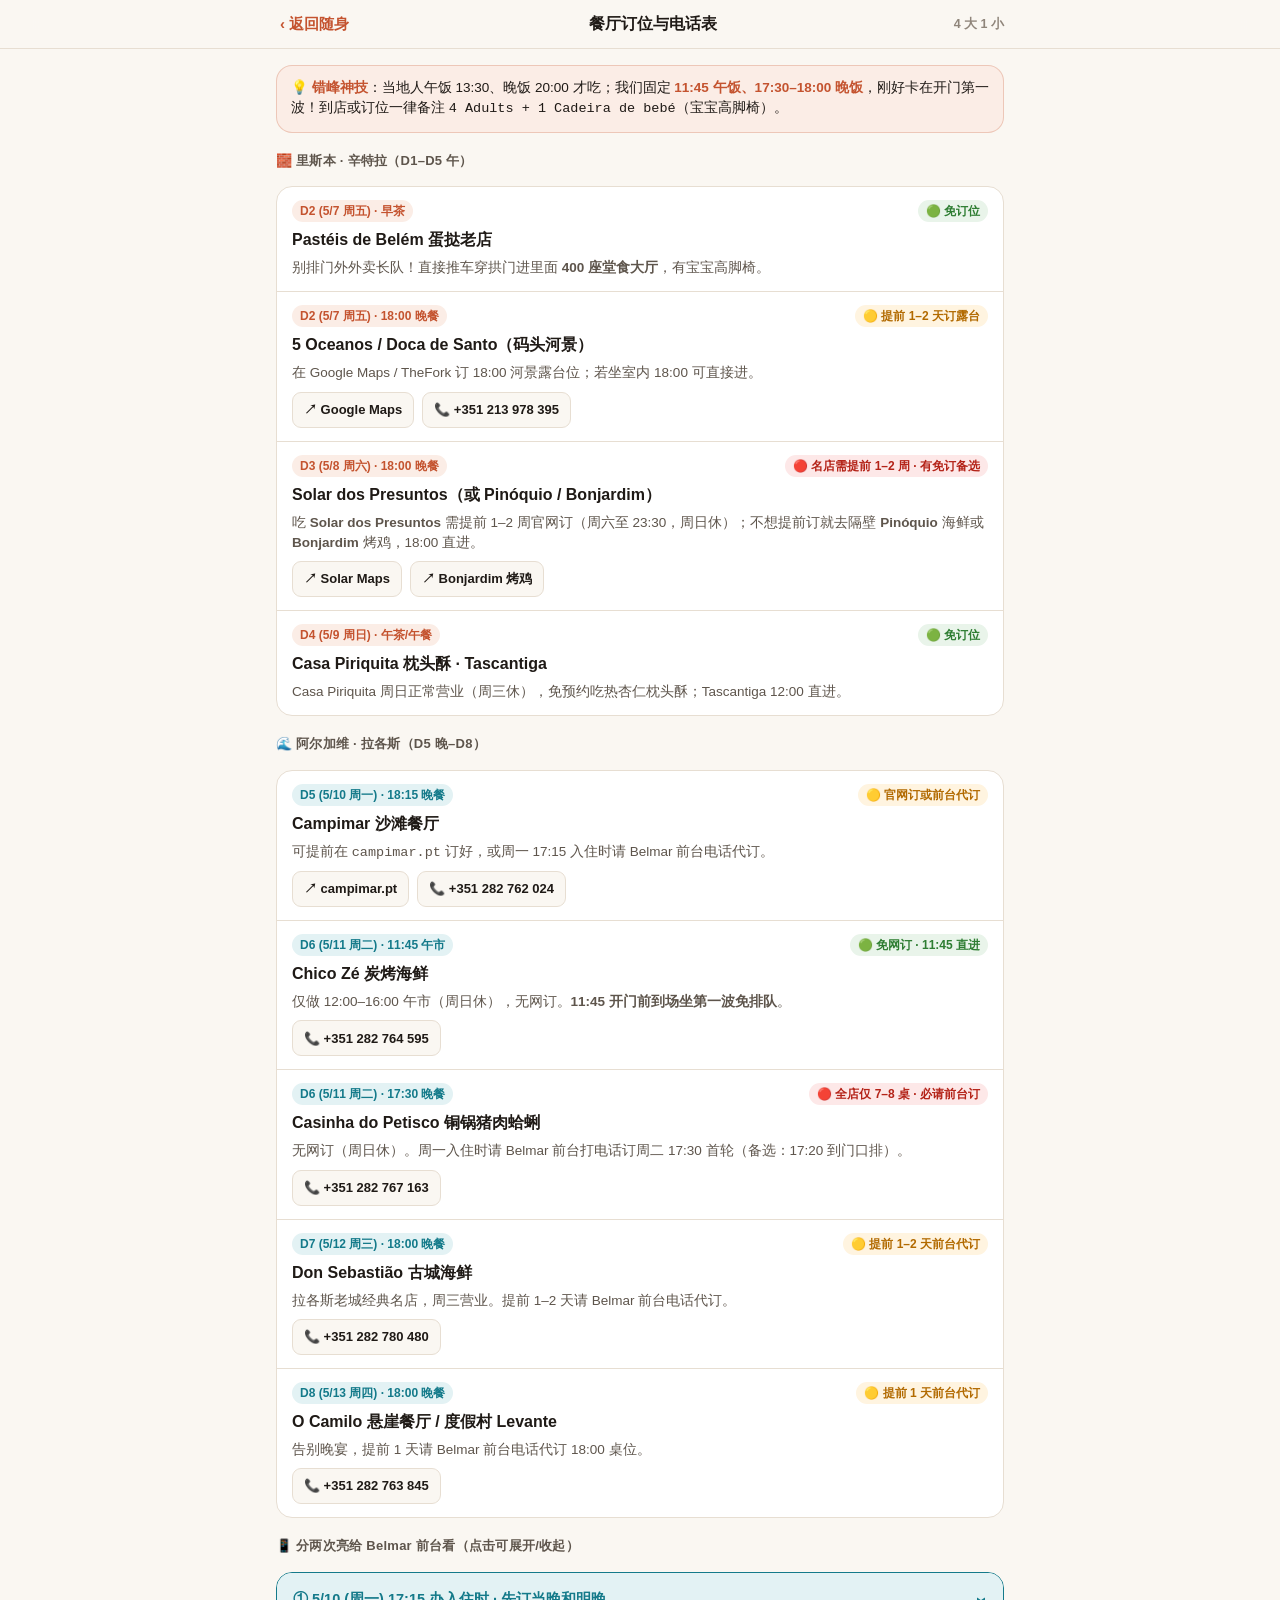
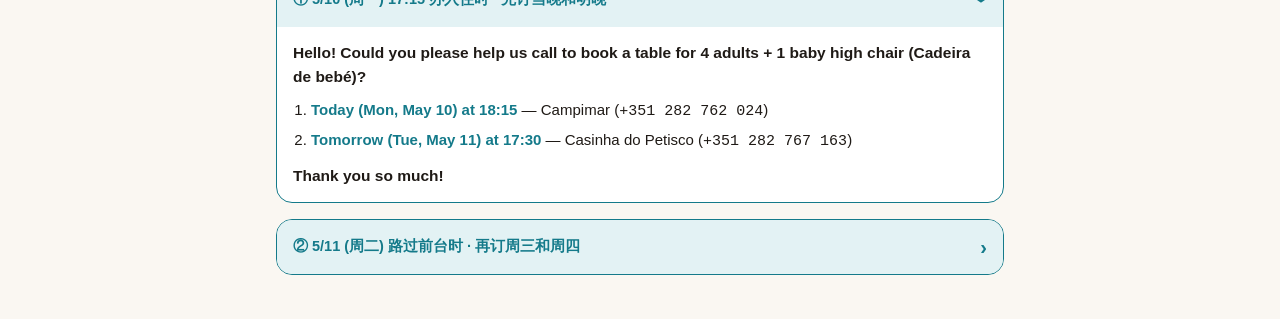
==== restaurants.html @ 0431133a "Lisbon & Algarve 8-day family itinerary and mobile guide" ====
<!DOCTYPE html>
<html lang="zh-CN">
<head>
  <meta charset="UTF-8">
  <meta name="viewport" content="width=device-width, initial-scale=1, viewport-fit=cover">
  <meta name="theme-color" content="#FAF7F2">
  <meta name="apple-mobile-web-app-capable" content="yes">
  <title>餐厅订位与吃饭指南 · 葡萄牙家庭行</title>
  <link rel="icon" type="image/svg+xml" href="icon.svg">
  <link rel="apple-touch-icon" href="icon-180.png">
  <style>
    :root {
      --bg: #FAF7F2;
      --surface: #FFFFFF;
      --line: #E7DED2;
      --ink: #1F1A16;
      --ink-2: #5E554C;
      --ink-3: #8F857A;
      --accent: #C4532F;
      --accent-soft: #FBEDE6;
      --sea: #147A8A;
      --sea-soft: #E3F2F4;
      --ok: #2E7D32;
      --ok-soft: #E9F4EA;
      --warn: #B26A00;
      --warn-soft: #FFF4E0;
      --r: 16px;
      --safe-top: env(safe-area-inset-top, 0px);
      --safe-bottom: env(safe-area-inset-bottom, 0px);
      font-family: -apple-system, BlinkMacSystemFont, "SF Pro Text", "PingFang SC", "Hiragino Sans GB", sans-serif;
    }
    *, *::before, *::after { box-sizing: border-box; margin: 0; padding: 0; -webkit-tap-highlight-color: transparent; }
    body {
      background: var(--bg);
      color: var(--ink);
      font-size: 15px;
      line-height: 1.5;
      -webkit-font-smoothing: antialiased;
      padding-bottom: calc(32px + var(--safe-bottom));
    }
    a { color: inherit; text-decoration: none; }

    .head {
      position: sticky; top: 0; z-index: 40;
      padding-top: var(--safe-top);
      background: rgba(250, 247, 242, .92);
      -webkit-backdrop-filter: blur(16px); backdrop-filter: blur(16px);
      border-bottom: .5px solid var(--line);
    }
    .topbar {
      max-width: 760px; margin: 0 auto;
      height: 48px; padding: 0 16px;
      display: flex; align-items: center; justify-content: space-between; gap: 12px;
    }
    .back {
      display: inline-flex; align-items: center; gap: 4px;
      min-height: 44px; padding: 0 4px;
      font-size: 15px; font-weight: 600; color: var(--accent);
    }
    .top-title { font-size: 16px; font-weight: 700; }
    .top-sub { font-size: 12.5px; font-weight: 600; color: var(--ink-3); }

    .wrap {
      max-width: 760px; margin: 0 auto;
      padding: 16px;
      display: flex; flex-direction: column; gap: 16px;
    }

    .tip {
      background: var(--accent-soft); border: .5px solid color-mix(in srgb, var(--accent) 25%, transparent);
      border-radius: var(--r); padding: 12px 14px;
      font-size: 13.5px; color: var(--ink);
    }
    .tip b { color: var(--accent); }

    .sec-h {
      font-size: 13px; font-weight: 700; color: var(--ink-2);
      letter-spacing: .02em; margin-top: 2px;
    }

    .tbl-card {
      background: var(--surface); border: .5px solid var(--line);
      border-radius: var(--r); overflow: hidden;
    }
    .row {
      padding: 13px 15px;
      border-bottom: .5px solid var(--line);
      display: flex; flex-direction: column; gap: 6px;
    }
    .row:last-child { border-bottom: 0; }
    .row-top {
      display: flex; align-items: center; justify-content: space-between; gap: 8px;
      flex-wrap: wrap;
    }
    .day-pill {
      font-size: 12px; font-weight: 700;
      padding: 2px 8px; border-radius: 999px;
      background: var(--accent-soft); color: var(--accent);
    }
    .day-pill.sea { background: var(--sea-soft); color: var(--sea); }
    .status {
      font-size: 12px; font-weight: 700;
      padding: 2px 8px; border-radius: 999px;
    }
    .status.ok { background: var(--ok-soft); color: var(--ok); }
    .status.warn { background: var(--warn-soft); color: var(--warn); }
    .status.must { background: #FDE8E8; color: #B42318; }

    .r-name { font-size: 16px; font-weight: 700; color: var(--ink); }
    .r-meta { font-size: 13.5px; color: var(--ink-2); }
    .r-acts { display: flex; flex-wrap: wrap; gap: 8px; margin-top: 2px; }
    .btn {
      display: inline-flex; align-items: center; gap: 5px;
      min-height: 36px; padding: 0 11px; border-radius: 9px;
      font-size: 13px; font-weight: 600;
      background: var(--bg); border: .5px solid var(--line); color: var(--ink);
    }
    .btn:active { opacity: .75; }

    /* 直接亮给 Belmar 前台看的可折叠英文卡（分两次） */
    .show-fold {
      background: #FFFFFF;
      border: 1.5px solid var(--sea);
      border-radius: var(--r);
      overflow: hidden;
    }
    .show-fold summary {
      list-style: none; min-height: 50px; padding: 12px 16px;
      display: flex; align-items: center; justify-content: space-between; gap: 8px;
      font-size: 14.5px; font-weight: 700; color: var(--sea);
      background: var(--sea-soft); cursor: pointer;
    }
    .show-fold summary::-webkit-details-marker { display: none; }
    .show-fold summary::after { content: "›"; font-size: 20px; color: var(--sea); transition: transform .15s; }
    .show-fold[open] summary::after { transform: rotate(90deg); }
    .show-body {
      padding: 14px 16px;
      display: flex; flex-direction: column; gap: 10px;
    }
    .show-en {
      font-size: 15.5px; font-weight: 600; color: var(--ink); line-height: 1.55;
    }
    .show-list {
      padding-left: 1.2em; display: flex; flex-direction: column; gap: 6px;
      font-size: 15px; color: var(--ink);
    }
    .show-list li b { color: var(--sea); }
    .show-note { font-size: 12.5px; color: var(--ink-3); }
  </style>
</head>
<body>
  <header class="head">
    <div class="topbar">
      <a class="back" href="index.html?tab=pocket">‹ 返回随身</a>
      <div class="top-title">餐厅订位与电话表</div>
      <div class="top-sub">4 大 1 小</div>
    </div>
  </header>

  <main class="wrap">
    <div class="tip">
      💡 <b>错峰神技</b>：当地人午饭 13:30、晚饭 20:00 才吃；我们固定 <b>11:45 午饭、17:30–18:00 晚饭</b>，刚好卡在开门第一波！到店或订位一律备注 <code>4 Adults + 1 Cadeira de bebé</code>（宝宝高脚椅）。
    </div>

    <div class="sec-h">🧱 里斯本 · 辛特拉（D1–D5 午）</div>
    <section class="tbl-card">
      <div class="row">
        <div class="row-top">
          <span class="day-pill">D2 (5/7 周五) · 早茶</span>
          <span class="status ok">🟢 免订位</span>
        </div>
        <div class="r-name">Pastéis de Belém 蛋挞老店</div>
        <div class="r-meta">别排门外外卖长队！直接推车穿拱门进里面 <b>400 座堂食大厅</b>，有宝宝高脚椅。</div>
      </div>

      <div class="row">
        <div class="row-top">
          <span class="day-pill">D2 (5/7 周五) · 18:00 晚餐</span>
          <span class="status warn">🟡 提前 1–2 天订露台</span>
        </div>
        <div class="r-name">5 Oceanos / Doca de Santo（码头河景）</div>
        <div class="r-meta">在 Google Maps / TheFork 订 18:00 河景露台位；若坐室内 18:00 可直接进。</div>
        <div class="r-acts">
          <a class="btn" href="https://www.google.com/maps/search/?api=1&query=5+Oceanos+Doca+de+Santo+Amaro+Lisboa" target="_blank" rel="noopener">↗ Google Maps</a>
          <a class="btn" href="tel:+351213978395">📞 +351 213 978 395</a>
        </div>
      </div>

      <div class="row">
        <div class="row-top">
          <span class="day-pill">D3 (5/8 周六) · 18:00 晚餐</span>
          <span class="status must">🔴 名店需提前 1–2 周 · 有免订备选</span>
        </div>
        <div class="r-name">Solar dos Presuntos（或 Pinóquio / Bonjardim）</div>
        <div class="r-meta">吃 <b>Solar dos Presuntos</b> 需提前 1–2 周官网订（周六至 23:30，周日休）；不想提前订就去隔壁 <b>Pinóquio</b> 海鲜或 <b>Bonjardim</b> 烤鸡，18:00 直进。</div>
        <div class="r-acts">
          <a class="btn" href="https://www.google.com/maps/search/?api=1&query=Solar+dos+Presuntos+Lisboa" target="_blank" rel="noopener">↗ Solar Maps</a>
          <a class="btn" href="https://www.google.com/maps/search/?api=1&query=Restaurante+Bonjardim+Lisboa" target="_blank" rel="noopener">↗ Bonjardim 烤鸡</a>
        </div>
      </div>

      <div class="row">
        <div class="row-top">
          <span class="day-pill">D4 (5/9 周日) · 午茶/午餐</span>
          <span class="status ok">🟢 免订位</span>
        </div>
        <div class="r-name">Casa Piriquita 枕头酥 · Tascantiga</div>
        <div class="r-meta">Casa Piriquita 周日正常营业（周三休），免预约吃热杏仁枕头酥；Tascantiga 12:00 直进。</div>
      </div>
    </section>

    <div class="sec-h">🌊 阿尔加维 · 拉各斯（D5 晚–D8）</div>
    <section class="tbl-card">
      <div class="row">
        <div class="row-top">
          <span class="day-pill sea">D5 (5/10 周一) · 18:15 晚餐</span>
          <span class="status warn">🟡 官网订或前台代订</span>
        </div>
        <div class="r-name">Campimar 沙滩餐厅</div>
        <div class="r-meta">可提前在 <code>campimar.pt</code> 订好，或周一 17:15 入住时请 Belmar 前台电话代订。</div>
        <div class="r-acts">
          <a class="btn" href="https://campimar.pt" target="_blank" rel="noopener">↗ campimar.pt</a>
          <a class="btn" href="tel:+351282762024">📞 +351 282 762 024</a>
        </div>
      </div>

      <div class="row">
        <div class="row-top">
          <span class="day-pill sea">D6 (5/11 周二) · 11:45 午市</span>
          <span class="status ok">🟢 免网订 · 11:45 直进</span>
        </div>
        <div class="r-name">Chico Zé 炭烤海鲜</div>
        <div class="r-meta">仅做 12:00–16:00 午市（周日休），无网订。<b>11:45 开门前到场坐第一波免排队</b>。</div>
        <div class="r-acts">
          <a class="btn" href="tel:+351282764595">📞 +351 282 764 595</a>
        </div>
      </div>

      <div class="row">
        <div class="row-top">
          <span class="day-pill sea">D6 (5/11 周二) · 17:30 晚餐</span>
          <span class="status must">🔴 全店仅 7–8 桌 · 必请前台订</span>
        </div>
        <div class="r-name">Casinha do Petisco 铜锅猪肉蛤蜊</div>
        <div class="r-meta">无网订（周日休）。周一入住时请 Belmar 前台打电话订周二 17:30 首轮（备选：17:20 到门口排）。</div>
        <div class="r-acts">
          <a class="btn" href="tel:+351282767163">📞 +351 282 767 163</a>
        </div>
      </div>

      <div class="row">
        <div class="row-top">
          <span class="day-pill sea">D7 (5/12 周三) · 18:00 晚餐</span>
          <span class="status warn">🟡 提前 1–2 天前台代订</span>
        </div>
        <div class="r-name">Don Sebastião 古城海鲜</div>
        <div class="r-meta">拉各斯老城经典名店，周三营业。提前 1–2 天请 Belmar 前台电话代订。</div>
        <div class="r-acts">
          <a class="btn" href="tel:+351282780480">📞 +351 282 780 480</a>
        </div>
      </div>

      <div class="row">
        <div class="row-top">
          <span class="day-pill sea">D8 (5/13 周四) · 18:00 晚餐</span>
          <span class="status warn">🟡 提前 1 天前台代订</span>
        </div>
        <div class="r-name">O Camilo 悬崖餐厅 / 度假村 Levante</div>
        <div class="r-meta">告别晚宴，提前 1 天请 Belmar 前台电话代订 18:00 桌位。</div>
        <div class="r-acts">
          <a class="btn" href="tel:+351282763845">📞 +351 282 763 845</a>
        </div>
      </div>
    </section>

    <div class="sec-h" id="belmar-show">📱 分两次亮给 Belmar 前台看（点击可展开/收起）</div>
    <details class="show-fold" open>
      <summary>① 5/10 (周一) 17:15 办入住时 · 先订当晚和明晚</summary>
      <div class="show-body">
        <p class="show-en">Hello! Could you please help us call to book a table for <b>4 adults + 1 baby high chair (Cadeira de bebé)</b>?</p>
        <ol class="show-list">
          <li><b>Today (Mon, May 10) at 18:15</b> — Campimar (<code>+351 282 762 024</code>)</li>
          <li><b>Tomorrow (Tue, May 11) at 17:30</b> — Casinha do Petisco (<code>+351 282 767 163</code>)</li>
        </ol>
        <p class="show-en">Thank you so much!</p>
      </div>
    </details>

    <details class="show-fold">
      <summary>② 5/11 (周二) 路过前台时 · 再订周三和周四</summary>
      <div class="show-body">
        <p class="show-en">Hello! Could you please help us call to book a table for <b>4 adults + 1 baby high chair (Cadeira de bebé)</b>?</p>
        <ol class="show-list">
          <li><b>Tomorrow (Wed, May 12) at 18:00</b> — Don Sebastião (<code>+351 282 780 480</code>)</li>
          <li><b>Thu, May 13 at 18:00</b> — O Camilo (<code>+351 282 763 845</code>)</li>
        </ol>
        <p class="show-en">Thank you so much!</p>
        <p class="show-note">💡 周二白天出海回来或出门前顺口找前台订就行，提前 1–2 天很充裕。</p>
      </div>
    </details>
  </main>

  <script>
    (function () {
      const from = new URLSearchParams(location.search).get('from');
      const back = document.querySelector('.back');
      if (back && from) {
        if (from === 'pocket') { back.href = 'index.html?tab=pocket'; back.textContent = '‹ 返回随身'; }
        else if (from === 'trip') { back.href = 'index.html?tab=trip'; back.textContent = '‹ 返回全程'; }
        else if (from.startsWith('day-')) {
          const d = from.slice(4);
          back.href = `index.html?day=${encodeURIComponent(d)}`;
          back.textContent = `‹ 返回 D${d}`;
        }
      }
    })();
  </script>
</body>
</html>
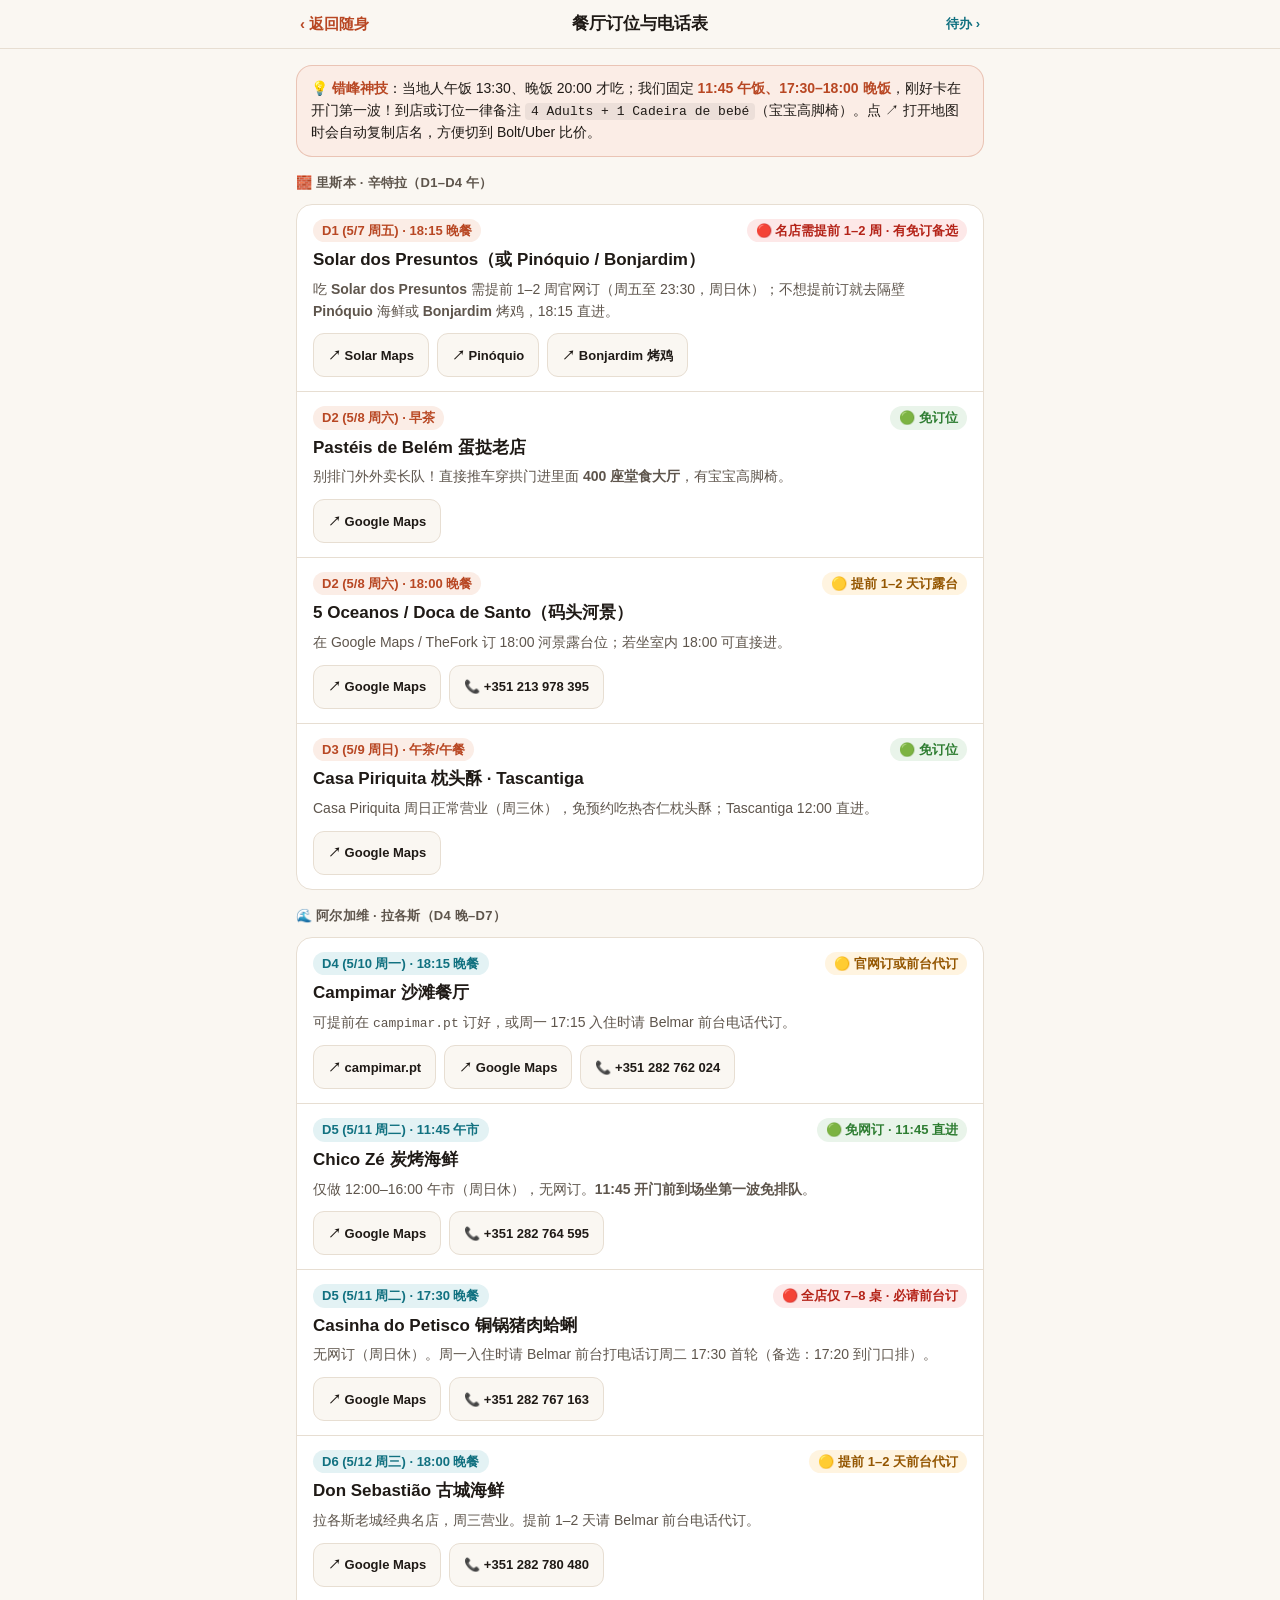
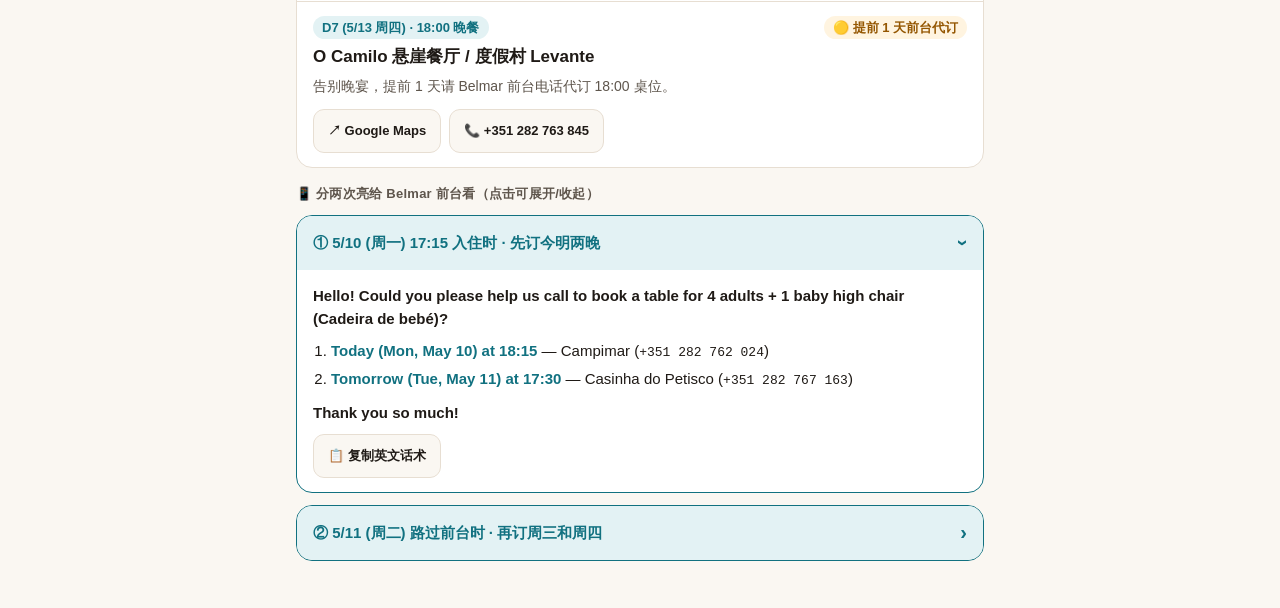
==== commit 4a175024: "polish: audit iPhone 16 Pro mobile view, touch UX, DRY subpages, and D1-D8 consistency" ====
--- a/restaurants.html
+++ b/restaurants.html
@@ -5,315 +5,159 @@
   <meta name="viewport" content="width=device-width, initial-scale=1, viewport-fit=cover">
   <meta name="theme-color" content="#FAF7F2">
   <meta name="apple-mobile-web-app-capable" content="yes">
+  <meta name="mobile-web-app-capable" content="yes">
+  <meta name="apple-mobile-web-app-status-bar-style" content="black-translucent">
+  <meta name="apple-mobile-web-app-title" content="葡萄牙">
   <title>餐厅订位与吃饭指南 · 葡萄牙家庭行</title>
+  <link rel="manifest" href="manifest.webmanifest">
   <link rel="icon" type="image/svg+xml" href="icon.svg">
   <link rel="apple-touch-icon" href="icon-180.png">
-  <style>
-    :root {
-      --bg: #FAF7F2;
-      --surface: #FFFFFF;
-      --line: #E7DED2;
-      --ink: #1F1A16;
-      --ink-2: #5E554C;
-      --ink-3: #8F857A;
-      --accent: #C4532F;
-      --accent-soft: #FBEDE6;
-      --sea: #147A8A;
-      --sea-soft: #E3F2F4;
-      --ok: #2E7D32;
-      --ok-soft: #E9F4EA;
-      --warn: #B26A00;
-      --warn-soft: #FFF4E0;
-      --r: 16px;
-      --safe-top: env(safe-area-inset-top, 0px);
-      --safe-bottom: env(safe-area-inset-bottom, 0px);
-      font-family: -apple-system, BlinkMacSystemFont, "SF Pro Text", "PingFang SC", "Hiragino Sans GB", sans-serif;
-    }
-    *, *::before, *::after { box-sizing: border-box; margin: 0; padding: 0; -webkit-tap-highlight-color: transparent; }
-    body {
-      background: var(--bg);
-      color: var(--ink);
-      font-size: 15px;
-      line-height: 1.5;
-      -webkit-font-smoothing: antialiased;
-      padding-bottom: calc(32px + var(--safe-bottom));
-    }
-    a { color: inherit; text-decoration: none; }
-
-    .head {
-      position: sticky; top: 0; z-index: 40;
-      padding-top: var(--safe-top);
-      background: rgba(250, 247, 242, .92);
-      -webkit-backdrop-filter: blur(16px); backdrop-filter: blur(16px);
-      border-bottom: .5px solid var(--line);
-    }
-    .topbar {
-      max-width: 760px; margin: 0 auto;
-      height: 48px; padding: 0 16px;
-      display: flex; align-items: center; justify-content: space-between; gap: 12px;
-    }
-    .back {
-      display: inline-flex; align-items: center; gap: 4px;
-      min-height: 44px; padding: 0 4px;
-      font-size: 15px; font-weight: 600; color: var(--accent);
-    }
-    .top-title { font-size: 16px; font-weight: 700; }
-    .top-sub { font-size: 12.5px; font-weight: 600; color: var(--ink-3); }
-
-    .wrap {
-      max-width: 760px; margin: 0 auto;
-      padding: 16px;
-      display: flex; flex-direction: column; gap: 16px;
-    }
-
-    .tip {
-      background: var(--accent-soft); border: .5px solid color-mix(in srgb, var(--accent) 25%, transparent);
-      border-radius: var(--r); padding: 12px 14px;
-      font-size: 13.5px; color: var(--ink);
-    }
-    .tip b { color: var(--accent); }
-
-    .sec-h {
-      font-size: 13px; font-weight: 700; color: var(--ink-2);
-      letter-spacing: .02em; margin-top: 2px;
-    }
-
-    .tbl-card {
-      background: var(--surface); border: .5px solid var(--line);
-      border-radius: var(--r); overflow: hidden;
-    }
-    .row {
-      padding: 13px 15px;
-      border-bottom: .5px solid var(--line);
-      display: flex; flex-direction: column; gap: 6px;
-    }
-    .row:last-child { border-bottom: 0; }
-    .row-top {
-      display: flex; align-items: center; justify-content: space-between; gap: 8px;
-      flex-wrap: wrap;
-    }
-    .day-pill {
-      font-size: 12px; font-weight: 700;
-      padding: 2px 8px; border-radius: 999px;
-      background: var(--accent-soft); color: var(--accent);
-    }
-    .day-pill.sea { background: var(--sea-soft); color: var(--sea); }
-    .status {
-      font-size: 12px; font-weight: 700;
-      padding: 2px 8px; border-radius: 999px;
-    }
-    .status.ok { background: var(--ok-soft); color: var(--ok); }
-    .status.warn { background: var(--warn-soft); color: var(--warn); }
-    .status.must { background: #FDE8E8; color: #B42318; }
-
-    .r-name { font-size: 16px; font-weight: 700; color: var(--ink); }
-    .r-meta { font-size: 13.5px; color: var(--ink-2); }
-    .r-acts { display: flex; flex-wrap: wrap; gap: 8px; margin-top: 2px; }
-    .btn {
-      display: inline-flex; align-items: center; gap: 5px;
-      min-height: 36px; padding: 0 11px; border-radius: 9px;
-      font-size: 13px; font-weight: 600;
-      background: var(--bg); border: .5px solid var(--line); color: var(--ink);
-    }
-    .btn:active { opacity: .75; }
-
-    /* 直接亮给 Belmar 前台看的可折叠英文卡（分两次） */
-    .show-fold {
-      background: #FFFFFF;
-      border: 1.5px solid var(--sea);
-      border-radius: var(--r);
-      overflow: hidden;
-    }
-    .show-fold summary {
-      list-style: none; min-height: 50px; padding: 12px 16px;
-      display: flex; align-items: center; justify-content: space-between; gap: 8px;
-      font-size: 14.5px; font-weight: 700; color: var(--sea);
-      background: var(--sea-soft); cursor: pointer;
-    }
-    .show-fold summary::-webkit-details-marker { display: none; }
-    .show-fold summary::after { content: "›"; font-size: 20px; color: var(--sea); transition: transform .15s; }
-    .show-fold[open] summary::after { transform: rotate(90deg); }
-    .show-body {
-      padding: 14px 16px;
-      display: flex; flex-direction: column; gap: 10px;
-    }
-    .show-en {
-      font-size: 15.5px; font-weight: 600; color: var(--ink); line-height: 1.55;
-    }
-    .show-list {
-      padding-left: 1.2em; display: flex; flex-direction: column; gap: 6px;
-      font-size: 15px; color: var(--ink);
-    }
-    .show-list li b { color: var(--sea); }
-    .show-note { font-size: 12.5px; color: var(--ink-3); }
-  </style>
+  <link rel="stylesheet" href="style.css">
+  <link rel="stylesheet" href="subpage.css">
 </head>
 <body>
   <header class="head">
     <div class="topbar">
       <a class="back" href="index.html?tab=pocket">‹ 返回随身</a>
-      <div class="top-title">餐厅订位与电话表</div>
-      <div class="top-sub">4 大 1 小</div>
+      <h1 class="top-title">餐厅订位与电话表</h1>
+      <a class="top-switch" href="todo.html">待办 ›</a>
     </div>
   </header>
 
   <main class="wrap">
     <div class="tip">
-      💡 <b>错峰神技</b>：当地人午饭 13:30、晚饭 20:00 才吃；我们固定 <b>11:45 午饭、17:30–18:00 晚饭</b>，刚好卡在开门第一波！到店或订位一律备注 <code>4 Adults + 1 Cadeira de bebé</code>（宝宝高脚椅）。
+      💡 <b>错峰神技</b>：当地人午饭 13:30、晚饭 20:00 才吃；我们固定 <b>11:45 午饭、17:30–18:00 晚饭</b>，刚好卡在开门第一波！到店或订位一律备注 <code>4 Adults + 1 Cadeira de bebé</code>（宝宝高脚椅）。点 ↗ 打开地图时会自动复制店名，方便切到 Bolt/Uber 比价。
     </div>
 
-    <div class="sec-h">🧱 里斯本 · 辛特拉（D1–D5 午）</div>
-    <section class="tbl-card">
-      <div class="row">
+    <h2 class="sec-h">🧱 里斯本 · 辛特拉（D1–D4 午）</h2>
+    <section class="tbl-card" aria-label="里斯本与辛特拉餐厅">
+      <div class="r-row">
         <div class="row-top">
-          <span class="day-pill">D2 (5/7 周五) · 早茶</span>
+          <span class="day-pill">D1 (5/7 周五) · 18:15 晚餐</span>
+          <span class="status must">🔴 名店需提前 1–2 周 · 有免订备选</span>
+        </div>
+        <h3 class="r-name">Solar dos Presuntos（或 Pinóquio / Bonjardim）</h3>
+        <p class="r-meta">吃 <b>Solar dos Presuntos</b> 需提前 1–2 周官网订（周五至 23:30，周日休）；不想提前订就去隔壁 <b>Pinóquio</b> 海鲜或 <b>Bonjardim</b> 烤鸡，18:15 直进。</p>
+        <div class="r-acts">
+          <a class="btn" href="https://www.google.com/maps/search/?api=1&query=Solar+dos+Presuntos+Lisboa" target="_blank" rel="noopener" data-copy="Solar dos Presuntos, Lisboa">↗ Solar Maps</a>
+          <a class="btn" href="https://www.google.com/maps/search/?api=1&query=Restaurante+Pinóquio+Lisboa" target="_blank" rel="noopener" data-copy="Restaurante Pinóquio, Lisboa">↗ Pinóquio</a>
+          <a class="btn" href="https://www.google.com/maps/search/?api=1&query=Restaurante+Bonjardim+Lisboa" target="_blank" rel="noopener" data-copy="Restaurante Bonjardim, Lisboa">↗ Bonjardim 烤鸡</a>
+        </div>
+      </div>
+
+      <div class="r-row">
+        <div class="row-top">
+          <span class="day-pill">D2 (5/8 周六) · 早茶</span>
           <span class="status ok">🟢 免订位</span>
         </div>
-        <div class="r-name">Pastéis de Belém 蛋挞老店</div>
-        <div class="r-meta">别排门外外卖长队！直接推车穿拱门进里面 <b>400 座堂食大厅</b>，有宝宝高脚椅。</div>
+        <h3 class="r-name">Pastéis de Belém 蛋挞老店</h3>
+        <p class="r-meta">别排门外外卖长队！直接推车穿拱门进里面 <b>400 座堂食大厅</b>，有宝宝高脚椅。</p>
+        <div class="r-acts">
+          <a class="btn" href="https://www.google.com/maps/search/?api=1&query=Pastéis+de+Belém+Lisboa" target="_blank" rel="noopener" data-copy="Pastéis de Belém, Lisboa">↗ Google Maps</a>
+        </div>
       </div>
 
-      <div class="row">
+      <div class="r-row">
         <div class="row-top">
-          <span class="day-pill">D2 (5/7 周五) · 18:00 晚餐</span>
+          <span class="day-pill">D2 (5/8 周六) · 18:00 晚餐</span>
           <span class="status warn">🟡 提前 1–2 天订露台</span>
         </div>
-        <div class="r-name">5 Oceanos / Doca de Santo（码头河景）</div>
-        <div class="r-meta">在 Google Maps / TheFork 订 18:00 河景露台位；若坐室内 18:00 可直接进。</div>
+        <h3 class="r-name">5 Oceanos / Doca de Santo（码头河景）</h3>
+        <p class="r-meta">在 Google Maps / TheFork 订 18:00 河景露台位；若坐室内 18:00 可直接进。</p>
         <div class="r-acts">
-          <a class="btn" href="https://www.google.com/maps/search/?api=1&query=5+Oceanos+Doca+de+Santo+Amaro+Lisboa" target="_blank" rel="noopener">↗ Google Maps</a>
+          <a class="btn" href="https://www.google.com/maps/search/?api=1&query=5+Oceanos+Doca+de+Santo+Amaro+Lisboa" target="_blank" rel="noopener" data-copy="5 Oceanos, Doca de Santo Amaro, Lisboa">↗ Google Maps</a>
           <a class="btn" href="tel:+351213978395">📞 +351 213 978 395</a>
         </div>
       </div>
 
-      <div class="row">
+      <div class="r-row">
         <div class="row-top">
-          <span class="day-pill">D3 (5/8 周六) · 18:00 晚餐</span>
-          <span class="status must">🔴 名店需提前 1–2 周 · 有免订备选</span>
-        </div>
-        <div class="r-name">Solar dos Presuntos（或 Pinóquio / Bonjardim）</div>
-        <div class="r-meta">吃 <b>Solar dos Presuntos</b> 需提前 1–2 周官网订（周六至 23:30，周日休）；不想提前订就去隔壁 <b>Pinóquio</b> 海鲜或 <b>Bonjardim</b> 烤鸡，18:00 直进。</div>
-        <div class="r-acts">
-          <a class="btn" href="https://www.google.com/maps/search/?api=1&query=Solar+dos+Presuntos+Lisboa" target="_blank" rel="noopener">↗ Solar Maps</a>
-          <a class="btn" href="https://www.google.com/maps/search/?api=1&query=Restaurante+Bonjardim+Lisboa" target="_blank" rel="noopener">↗ Bonjardim 烤鸡</a>
-        </div>
-      </div>
-
-      <div class="row">
-        <div class="row-top">
-          <span class="day-pill">D4 (5/9 周日) · 午茶/午餐</span>
+          <span class="day-pill">D3 (5/9 周日) · 午茶/午餐</span>
           <span class="status ok">🟢 免订位</span>
         </div>
-        <div class="r-name">Casa Piriquita 枕头酥 · Tascantiga</div>
-        <div class="r-meta">Casa Piriquita 周日正常营业（周三休），免预约吃热杏仁枕头酥；Tascantiga 12:00 直进。</div>
+        <h3 class="r-name">Casa Piriquita 枕头酥 · Tascantiga</h3>
+        <p class="r-meta">Casa Piriquita 周日正常营业（周三休），免预约吃热杏仁枕头酥；Tascantiga 12:00 直进。</p>
+        <div class="r-acts">
+          <a class="btn" href="https://www.google.com/maps/search/?api=1&query=Casa+Piriquita+Sintra" target="_blank" rel="noopener" data-copy="Casa Piriquita, Sintra">↗ Google Maps</a>
+        </div>
       </div>
     </section>
 
-    <div class="sec-h">🌊 阿尔加维 · 拉各斯（D5 晚–D8）</div>
-    <section class="tbl-card">
-      <div class="row">
+    <h2 class="sec-h">🌊 阿尔加维 · 拉各斯（D4 晚–D7）</h2>
+    <section class="tbl-card" aria-label="阿尔加维拉各斯餐厅">
+      <div class="r-row">
         <div class="row-top">
-          <span class="day-pill sea">D5 (5/10 周一) · 18:15 晚餐</span>
+          <span class="day-pill sea">D4 (5/10 周一) · 18:15 晚餐</span>
           <span class="status warn">🟡 官网订或前台代订</span>
         </div>
-        <div class="r-name">Campimar 沙滩餐厅</div>
-        <div class="r-meta">可提前在 <code>campimar.pt</code> 订好，或周一 17:15 入住时请 Belmar 前台电话代订。</div>
+        <h3 class="r-name">Campimar 沙滩餐厅</h3>
+        <p class="r-meta">可提前在 <code>campimar.pt</code> 订好，或周一 17:15 入住时请 Belmar 前台电话代订。</p>
         <div class="r-acts">
           <a class="btn" href="https://campimar.pt" target="_blank" rel="noopener">↗ campimar.pt</a>
+          <a class="btn" href="https://www.google.com/maps/search/?api=1&query=Campimar+Beach+Restaurant+Lagos" target="_blank" rel="noopener" data-copy="Campimar Beach Restaurant, Lagos">↗ Google Maps</a>
           <a class="btn" href="tel:+351282762024">📞 +351 282 762 024</a>
         </div>
       </div>
 
-      <div class="row">
+      <div class="r-row">
         <div class="row-top">
-          <span class="day-pill sea">D6 (5/11 周二) · 11:45 午市</span>
+          <span class="day-pill sea">D5 (5/11 周二) · 11:45 午市</span>
           <span class="status ok">🟢 免网订 · 11:45 直进</span>
         </div>
-        <div class="r-name">Chico Zé 炭烤海鲜</div>
-        <div class="r-meta">仅做 12:00–16:00 午市（周日休），无网订。<b>11:45 开门前到场坐第一波免排队</b>。</div>
+        <h3 class="r-name">Chico Zé 炭烤海鲜</h3>
+        <p class="r-meta">仅做 12:00–16:00 午市（周日休），无网订。<b>11:45 开门前到场坐第一波免排队</b>。</p>
         <div class="r-acts">
+          <a class="btn" href="https://www.google.com/maps/search/?api=1&query=Restaurante+Chico+Zé+Lagos" target="_blank" rel="noopener" data-copy="Restaurante Chico Zé, Lagos">↗ Google Maps</a>
           <a class="btn" href="tel:+351282764595">📞 +351 282 764 595</a>
         </div>
       </div>
 
-      <div class="row">
+      <div class="r-row">
         <div class="row-top">
-          <span class="day-pill sea">D6 (5/11 周二) · 17:30 晚餐</span>
+          <span class="day-pill sea">D5 (5/11 周二) · 17:30 晚餐</span>
           <span class="status must">🔴 全店仅 7–8 桌 · 必请前台订</span>
         </div>
-        <div class="r-name">Casinha do Petisco 铜锅猪肉蛤蜊</div>
-        <div class="r-meta">无网订（周日休）。周一入住时请 Belmar 前台打电话订周二 17:30 首轮（备选：17:20 到门口排）。</div>
+        <h3 class="r-name">Casinha do Petisco 铜锅猪肉蛤蜊</h3>
+        <p class="r-meta">无网订（周日休）。周一入住时请 Belmar 前台打电话订周二 17:30 首轮（备选：17:20 到门口排）。</p>
         <div class="r-acts">
+          <a class="btn" href="https://www.google.com/maps/search/?api=1&query=Casinha+do+Petisco+Lagos" target="_blank" rel="noopener" data-copy="Casinha do Petisco, Lagos">↗ Google Maps</a>
           <a class="btn" href="tel:+351282767163">📞 +351 282 767 163</a>
         </div>
       </div>
 
-      <div class="row">
+      <div class="r-row">
         <div class="row-top">
-          <span class="day-pill sea">D7 (5/12 周三) · 18:00 晚餐</span>
+          <span class="day-pill sea">D6 (5/12 周三) · 18:00 晚餐</span>
           <span class="status warn">🟡 提前 1–2 天前台代订</span>
         </div>
-        <div class="r-name">Don Sebastião 古城海鲜</div>
-        <div class="r-meta">拉各斯老城经典名店，周三营业。提前 1–2 天请 Belmar 前台电话代订。</div>
+        <h3 class="r-name">Don Sebastião 古城海鲜</h3>
+        <p class="r-meta">拉各斯老城经典名店，周三营业。提前 1–2 天请 Belmar 前台电话代订。</p>
         <div class="r-acts">
+          <a class="btn" href="https://www.google.com/maps/search/?api=1&query=Restaurante+Don+Sebastião+Lagos" target="_blank" rel="noopener" data-copy="Restaurante Don Sebastião, Lagos">↗ Google Maps</a>
           <a class="btn" href="tel:+351282780480">📞 +351 282 780 480</a>
         </div>
       </div>
 
-      <div class="row">
+      <div class="r-row">
         <div class="row-top">
-          <span class="day-pill sea">D8 (5/13 周四) · 18:00 晚餐</span>
+          <span class="day-pill sea">D7 (5/13 周四) · 18:00 晚餐</span>
           <span class="status warn">🟡 提前 1 天前台代订</span>
         </div>
-        <div class="r-name">O Camilo 悬崖餐厅 / 度假村 Levante</div>
-        <div class="r-meta">告别晚宴，提前 1 天请 Belmar 前台电话代订 18:00 桌位。</div>
+        <h3 class="r-name">O Camilo 悬崖餐厅 / 度假村 Levante</h3>
+        <p class="r-meta">告别晚宴，提前 1 天请 Belmar 前台电话代订 18:00 桌位。</p>
         <div class="r-acts">
+          <a class="btn" href="https://www.google.com/maps/search/?api=1&query=Restaurante+O+Camilo+Lagos" target="_blank" rel="noopener" data-copy="Restaurante O Camilo, Lagos">↗ Google Maps</a>
           <a class="btn" href="tel:+351282763845">📞 +351 282 763 845</a>
         </div>
       </div>
     </section>
 
-    <div class="sec-h" id="belmar-show">📱 分两次亮给 Belmar 前台看（点击可展开/收起）</div>
-    <details class="show-fold" open>
-      <summary>① 5/10 (周一) 17:15 办入住时 · 先订当晚和明晚</summary>
-      <div class="show-body">
-        <p class="show-en">Hello! Could you please help us call to book a table for <b>4 adults + 1 baby high chair (Cadeira de bebé)</b>?</p>
-        <ol class="show-list">
-          <li><b>Today (Mon, May 10) at 18:15</b> — Campimar (<code>+351 282 762 024</code>)</li>
-          <li><b>Tomorrow (Tue, May 11) at 17:30</b> — Casinha do Petisco (<code>+351 282 767 163</code>)</li>
-        </ol>
-        <p class="show-en">Thank you so much!</p>
-      </div>
-    </details>
-
-    <details class="show-fold">
-      <summary>② 5/11 (周二) 路过前台时 · 再订周三和周四</summary>
-      <div class="show-body">
-        <p class="show-en">Hello! Could you please help us call to book a table for <b>4 adults + 1 baby high chair (Cadeira de bebé)</b>?</p>
-        <ol class="show-list">
-          <li><b>Tomorrow (Wed, May 12) at 18:00</b> — Don Sebastião (<code>+351 282 780 480</code>)</li>
-          <li><b>Thu, May 13 at 18:00</b> — O Camilo (<code>+351 282 763 845</code>)</li>
-        </ol>
-        <p class="show-en">Thank you so much!</p>
-        <p class="show-note">💡 周二白天出海回来或出门前顺口找前台订就行，提前 1–2 天很充裕。</p>
-      </div>
-    </details>
+    <h2 class="sec-h" id="belmar-show">📱 分两次亮给 Belmar 前台看（点击可展开/收起）</h2>
+    <div class="show-stack" id="belmar-cards"></div>
   </main>
 
-  <script>
-    (function () {
-      const from = new URLSearchParams(location.search).get('from');
-      const back = document.querySelector('.back');
-      if (back && from) {
-        if (from === 'pocket') { back.href = 'index.html?tab=pocket'; back.textContent = '‹ 返回随身'; }
-        else if (from === 'trip') { back.href = 'index.html?tab=trip'; back.textContent = '‹ 返回全程'; }
-        else if (from.startsWith('day-')) {
-          const d = from.slice(4);
-          back.href = `index.html?day=${encodeURIComponent(d)}`;
-          back.textContent = `‹ 返回 D${d}`;
-        }
-      }
-    })();
-  </script>
+  <div class="toast" id="toast" role="status" aria-live="polite"></div>
+
+  <script src="subpage.js"></script>
 </body>
 </html>
--- a/style.css
+++ b/style.css
@@ -0,0 +1,498 @@
+/* =========================================================
+   葡萄牙家庭行 · v2  —  Mobile only (iPhone 16 Pro, 402 × 874 pt)
+   规范：最小字号 13px (0.8125rem) · 点击区域 ≥ 44px · 安全区适配 · 户外高对比
+   ========================================================= */
+
+:root {
+  --bg: #FAF7F2;
+  --surface: #FFFFFF;
+  --line: #E7DED2;
+  --ink: #1F1A16;
+  --ink-2: #5E554C;
+  --ink-3: #6E655C;            /* >= 5.3:1 户外可读对比度 */
+
+  --ok: #2E7D32;
+  --ok-soft: #E9F4EA;
+  --warn: #945600;
+  --warn-soft: #FFF4E0;
+  --must: #B42318;
+  --must-soft: #FDE8E8;
+
+  /* 当前城市语义色：由 app.js 按 data.js 里的城市配色写入 body */
+  --accent: #B84723;
+  --accent-soft: #FBEDE6;
+  --sea: #117180;
+  --sea-soft: #E3F2F4;
+
+  --r-card: 16px;
+  --r-btn: 12px;
+  --s-1: 4px; --s-2: 8px; --s-3: 12px; --s-4: 16px; --s-5: 24px;
+
+  --fs-title: 1.5rem;          /* 24px */
+  --fs-name: 1.0625rem;        /* 17px */
+  --fs-body: 0.9375rem;        /* 15px */
+  --fs-sub: 0.8125rem;         /* 13px 最小字号底线 */
+
+  --head-h: 44px;
+  --tab-h: 49px;
+  --safe-top: env(safe-area-inset-top, 0px);
+  --safe-bottom: env(safe-area-inset-bottom, 0px);
+
+  font-family: -apple-system, BlinkMacSystemFont, "SF Pro Text", "PingFang SC", "Hiragino Sans GB", sans-serif;
+  color-scheme: light;
+}
+
+*, *::before, *::after { box-sizing: border-box; margin: 0; padding: 0; -webkit-tap-highlight-color: transparent; }
+
+html {
+  -webkit-text-size-adjust: 100%;
+  scroll-padding-top: calc(var(--head-h) + var(--safe-top) + 20px);
+  scroll-padding-bottom: calc(var(--tab-h) + var(--safe-bottom) + 20px);
+}
+
+body {
+  background: var(--bg);
+  color: var(--ink);
+  font-size: var(--fs-body);
+  line-height: 1.48;
+  overflow-wrap: break-word;
+  -webkit-font-smoothing: antialiased;
+  min-height: 100dvh;
+  padding-bottom: calc(var(--tab-h) + var(--safe-bottom) + var(--s-4));
+}
+
+img, video { max-inline-size: 100%; block-size: auto; }
+button { font: inherit; color: inherit; background: none; border: 0; cursor: pointer; }
+a { color: inherit; text-decoration: none; }
+:where(a, code) { overflow-wrap: anywhere; }
+:where(a, button, summary):focus-visible { outline: 2.5px solid var(--accent); outline-offset: 2px; border-radius: 8px; }
+h1, h2, h3 { text-wrap: balance; }
+p, li, .note, .dt-body { text-wrap: pretty; }
+[hidden] { display: none !important; }
+
+/* ---------------- 顶栏 ---------------- */
+.head {
+  position: sticky; top: 0; z-index: 50;
+  padding-top: var(--safe-top);
+  background: rgba(250, 247, 242, .92);
+  -webkit-backdrop-filter: blur(18px); backdrop-filter: blur(18px);
+  border-bottom: .5px solid var(--line);
+}
+.topbar {
+  height: var(--head-h);
+  padding: 0 var(--s-4);
+  display: flex; align-items: center; justify-content: space-between;
+}
+.top-main { font-size: var(--fs-name); font-weight: 700; letter-spacing: -.01em; }
+.top-main b { color: var(--accent); }
+.clock { font-size: var(--fs-sub); font-weight: 500; color: var(--ink-2); font-variant-numeric: tabular-nums; }
+.clock::after { content: " ●"; color: var(--ok); font-size: 10px; }
+body[data-mode="before"] .clock::after,
+body[data-mode="after"] .clock::after { color: var(--ink-3); }
+/* 旅途中保留灵动岛/状态栏安全区磨砂底托，避免滚动内容穿入系统时间/信号栏 */
+body[data-mode="live"] { --head-h: 0px; }
+body[data-mode="live"] .head { border-bottom: 0; }
+body[data-mode="live"] .topbar { display: none; }
+
+/* ---------------- 面板通用 ---------------- */
+.panel {
+  padding: var(--s-4);
+  padding-inline: max(var(--s-4), env(safe-area-inset-left, 0px)) max(var(--s-4), env(safe-area-inset-right, 0px));
+  display: flex; flex-direction: column; gap: var(--s-3);
+}
+
+.banner {
+  display: flex; align-items: center; justify-content: space-between; gap: var(--s-2);
+  background: var(--accent-soft); color: var(--ink);
+  padding: var(--s-2) var(--s-4); border-radius: var(--r-btn);
+  font-size: var(--fs-sub); font-weight: 600; min-height: 44px;
+}
+.banner button {
+  min-height: 44px; padding: 0 var(--s-3); font-weight: 700; color: var(--accent);
+  font-size: var(--fs-sub);
+}
+
+.hero {
+  background: linear-gradient(135deg, var(--accent), color-mix(in srgb, var(--accent) 72%, #000));
+  color: #fff; border-radius: var(--r-card); padding: var(--s-3) var(--s-4);
+  display: flex; flex-direction: column; gap: 6px;
+}
+.hero-top { display: flex; justify-content: space-between; align-items: center; gap: 8px; font-size: var(--fs-sub); font-weight: 500; opacity: .92; }
+.day-title {
+  font-size: 1.125rem; font-weight: 500; line-height: 1.3; letter-spacing: -.01em;
+  white-space: nowrap; overflow: hidden; text-overflow: ellipsis; text-wrap: nowrap;
+}
+.hero-chips { display: flex; flex-wrap: wrap; align-items: center; gap: 6px; }
+.hero-chips span { font-size: var(--fs-sub); font-weight: 500; background: rgba(255, 255, 255, .18); padding: 2px 10px; border-radius: 999px; }
+.hero-home {
+  position: relative; margin-left: auto;
+  display: inline-flex; align-items: center; gap: 4px;
+  font-size: var(--fs-sub); font-weight: 600; color: #fff;
+  background: rgba(255, 255, 255, .24); padding: 2px 10px; border-radius: 999px;
+  border: .5px solid rgba(255, 255, 255, .35); white-space: nowrap;
+}
+.hero-home::after { content: ""; position: absolute; inset: -11px -8px; }
+.hero-home:active { opacity: .75; }
+
+/* ---------------- 卡片 ---------------- */
+.card {
+  background: var(--surface); border: .5px solid var(--line);
+  border-radius: var(--r-card); padding: var(--s-4);
+  display: flex; flex-direction: column; gap: var(--s-2);
+}
+.card .name { font-size: var(--fs-name); font-weight: 600; line-height: 1.3; }
+.card .note { font-size: var(--fs-body); color: var(--ink-2); }
+
+.actions { display: flex; gap: var(--s-2); margin-top: var(--s-1); flex-wrap: wrap; }
+.btn {
+  flex: 1 1 0; min-height: 48px; padding: 0 var(--s-3);
+  display: inline-flex; align-items: center; justify-content: center; gap: 6px;
+  border-radius: var(--r-btn); font-size: var(--fs-body); font-weight: 600;
+  background: var(--surface); border: 1px solid var(--line); color: var(--ink);
+  text-align: center; white-space: nowrap;
+}
+.btn.primary { background: var(--accent); border-color: var(--accent); color: #fff; }
+.btn:active { opacity: .7; }
+
+/* ---------------- 时间线 ---------------- */
+.sec-h { font-size: var(--fs-sub); font-weight: 700; color: var(--ink-2); letter-spacing: .04em; margin: var(--s-2) 0 calc(var(--s-1) * -1); }
+
+/* 单张白卡 + 一条贯穿的轨道线；列宽：时间 44 / 轨道 16 / 内容 / 导航 44 */
+.tl {
+  --c-t: 44px; --c-r: 16px; --gap: var(--s-2); --pad: var(--s-3);
+  list-style: none; display: flex; flex-direction: column;
+  padding: var(--s-2) var(--pad); border-radius: var(--r-card);
+  background:
+    linear-gradient(var(--line), var(--line)) no-repeat calc(var(--pad) + var(--c-t) + var(--gap) + var(--c-r) / 2 - 1px) 28px / 2px calc(100% - 56px),
+    var(--surface);
+  border: .5px solid var(--line);
+}
+.stop {
+  display: grid; grid-template-columns: var(--c-t) var(--c-r) 1fr 44px; column-gap: var(--gap);
+  align-items: start; min-height: 48px; padding: var(--s-2) 0;
+}
+.stop .t { font-size: var(--fs-sub); font-weight: 700; color: var(--ink); font-variant-numeric: tabular-nums; padding-top: 1px; }
+.stop .t small { display: block; font-size: var(--fs-sub); font-weight: 400; color: var(--ink-3); }
+.stop .dot { width: 16px; height: 16px; border-radius: 50%; margin-top: 2px; border: 2.5px solid var(--accent); background: var(--surface); }
+.stop .b { min-width: 0; }
+.stop .b .name { font-size: var(--fs-name); font-weight: 600; line-height: 1.3; }
+.stop .b .note { font-size: var(--fs-sub); color: var(--ink-2); margin-top: 2px; }
+.stop .go { width: 44px; height: 44px; display: grid; place-items: center; margin: -6px 0; }
+.stop .go span { width: 32px; height: 32px; border-radius: 50%; display: grid; place-items: center; background: var(--accent-soft); color: var(--accent); font-weight: 700; font-size: 16px; }
+.stop.past { opacity: .62; }
+.stop.past .note { display: none; }
+.stop.cur .dot { background: var(--accent); box-shadow: 0 0 0 4px var(--accent-soft); }
+
+.leg {
+  margin-left: calc(var(--c-t) + var(--c-r) + var(--gap) * 2);
+  font-size: var(--fs-sub); font-weight: 500; color: var(--ink-2);
+  min-height: 30px; display: flex; flex-wrap: wrap; align-items: center; justify-content: space-between; gap: 4px 8px;
+}
+.leg-uber {
+  position: relative;
+  display: inline-flex; align-items: center; gap: 3px;
+  padding: 2px 10px; border-radius: 999px;
+  background: var(--accent-soft); color: var(--accent);
+  font-size: var(--fs-sub); font-weight: 700; white-space: nowrap;
+  border: .5px solid color-mix(in srgb, var(--accent) 28%, transparent);
+}
+.leg-uber::after { content: ""; position: absolute; inset: -10px -6px; }
+.leg-uber:active { opacity: .72; }
+
+/* 当日锦囊：结构化白卡 + 语义色顶栏 + 统一规范图标槽 + 紧凑行间距 */
+.day-tips {
+  background: var(--surface); border: .5px solid var(--line); border-radius: var(--r-card);
+  overflow: hidden; box-shadow: 0 1px 3px rgba(0, 0, 0, .02);
+}
+.dt-head {
+  display: flex; align-items: center; justify-content: space-between; gap: 8px;
+  padding: var(--s-3) var(--s-4);
+  background: linear-gradient(135deg, var(--accent-soft), color-mix(in srgb, var(--accent-soft) 70%, #fff));
+  border-bottom: .5px solid color-mix(in srgb, var(--accent) 15%, var(--line));
+}
+.dt-head-left { display: flex; align-items: baseline; flex-wrap: wrap; gap: 6px; }
+.dt-badge { font-size: var(--fs-sub); font-weight: 800; color: var(--accent); letter-spacing: .02em; }
+.dt-sub { font-size: var(--fs-sub); font-weight: 500; color: var(--ink-2); }
+.dt-count {
+  font-size: var(--fs-sub); font-weight: 700; color: var(--accent);
+  background: rgba(255, 255, 255, .9); padding: 2px 9px; border-radius: 999px; white-space: nowrap;
+  border: .5px solid color-mix(in srgb, var(--accent) 22%, transparent);
+}
+
+.dt-list { list-style: none; display: flex; flex-direction: column; }
+.dt-item {
+  display: grid; grid-template-columns: 36px 1fr; column-gap: var(--s-3);
+  padding: var(--s-3) var(--s-4); align-items: start;
+}
+.dt-item + .dt-item { border-top: .5px solid var(--line); }
+
+.dt-icon {
+  width: 36px; height: 36px; border-radius: 10px;
+  background: var(--accent-soft); display: grid; place-items: center;
+  font-size: 18px; line-height: 1; flex-shrink: 0;
+}
+.dt-content { min-width: 0; }
+.dt-title {
+  font-size: var(--fs-body); font-weight: 700; color: var(--ink); line-height: 1.38;
+  display: flex; flex-wrap: wrap; align-items: center; gap: 5px;
+}
+.dt-tag {
+  display: inline-block; font-size: var(--fs-sub); font-weight: 700; color: var(--accent);
+  background: var(--accent-soft); padding: 1px 8px; border-radius: 6px;
+  border: .5px solid color-mix(in srgb, var(--accent) 25%, transparent);
+  letter-spacing: .01em;
+}
+.dt-t-txt { color: var(--ink); }
+
+.dt-body {
+  margin-top: 6px; font-size: 0.875rem; color: var(--ink-2); line-height: 1.65;
+  word-break: break-word;
+}
+.dt-body b { color: var(--ink); font-weight: 600; }
+.dt-body i { font-style: italic; color: var(--ink-2); }
+.dt-body code {
+  font-family: ui-monospace, "SF Mono", Menlo, monospace;
+  background: rgba(0, 0, 0, .05); padding: 1px 6px; border-radius: 4px; font-size: var(--fs-sub);
+  color: var(--ink);
+}
+
+/* 锦囊内所有链接均具备明确可点击视觉反馈：站内链接清晰下划线着色，电话/外链胶囊化 */
+.dt-body a {
+  color: var(--accent); font-weight: 600;
+  text-decoration: underline; text-underline-offset: 3px; text-decoration-thickness: 1.5px;
+}
+.dt-body a[href^="tel:"] {
+  display: inline-flex; align-items: center; gap: 3px;
+  padding: 2px 10px; margin: 2px 0;
+  border-radius: 999px; background: var(--accent-soft);
+  color: var(--accent); font-weight: 700; font-size: var(--fs-sub);
+  text-decoration: none; white-space: nowrap; vertical-align: middle;
+  border: .5px solid color-mix(in srgb, var(--accent) 30%, transparent);
+}
+.dt-body a[href^="tel:"]::before { content: "📞"; font-size: 12px; }
+.dt-body a[href^="tel:"]:active { opacity: .7; }
+
+.dt-body a[href^="http"] {
+  display: inline-flex; align-items: center; gap: 3px;
+  padding: 2px 9px; margin: 2px 0;
+  border-radius: 999px; background: rgba(0, 0, 0, .05);
+  color: var(--accent); font-weight: 600; font-size: var(--fs-sub);
+  text-decoration: none; white-space: nowrap; vertical-align: middle;
+}
+.dt-body a[href^="http"]::after { content: " ↗"; font-size: 12px; opacity: .75; }
+.pb a { color: var(--accent); font-weight: 600; text-decoration: underline; text-underline-offset: 2px; }
+.pb b { color: var(--ink); }
+
+/* ---------------- 全程 ---------------- */
+.trip-sum { font-size: var(--fs-sub); font-weight: 500; color: var(--ink-2); }
+
+.grp-h {
+  position: sticky; top: calc(var(--head-h) + var(--safe-top)); z-index: 5;
+  margin: var(--s-2) calc(var(--s-4) * -1) 0; padding: var(--s-2) var(--s-4);
+  background: var(--bg); font-size: var(--fs-sub); font-weight: 700; color: var(--c);
+  border-bottom: .5px solid var(--line);
+}
+
+.row {
+  width: 100%; min-height: 64px; padding: var(--s-2) var(--s-3) var(--s-2) var(--s-2);
+  display: grid; grid-template-columns: 44px 1fr 12px; column-gap: var(--s-3); align-items: center;
+  text-align: left; background: var(--surface); border: .5px solid var(--line); border-radius: var(--r-card);
+}
+.row:active { opacity: .75; }
+.row .n {
+  height: 44px; border-radius: 12px; display: grid; place-items: center;
+  background: var(--c-soft); color: var(--c); font-weight: 800; font-size: var(--fs-body); font-variant-numeric: tabular-nums;
+}
+.row .m { min-width: 0; display: flex; flex-direction: column; gap: 2px; }
+.row .m-top { display: flex; align-items: center; justify-content: space-between; gap: 8px; }
+.row .m .d { font-size: var(--fs-sub); color: var(--ink-2); }
+.row .m .ti { font-size: var(--fs-name); font-weight: 600; line-height: 1.3; }
+.row .dr { font-size: var(--fs-sub); font-weight: 600; color: var(--ink-2); white-space: nowrap; }
+.row .chev { color: var(--ink-3); font-size: 18px; }
+.badge { display: inline-block; margin-left: 6px; padding: 1px 8px; border-radius: 999px; background: var(--c); color: #fff; font-size: var(--fs-sub); font-weight: 700; }
+
+/* ---------------- 随身 ---------------- */
+.flash-card { border-color: var(--accent); background: var(--accent-soft); }
+.flash-card .btn { flex: none; width: 100%; min-height: 56px; font-size: var(--fs-name); }
+.todo-entry {
+  display: flex; flex-direction: row; align-items: center; justify-content: space-between;
+  gap: var(--s-3); min-height: 56px;
+}
+.todo-entry:active { opacity: .75; }
+.todo-entry-body { display: flex; flex-direction: column; gap: 2px; min-width: 0; }
+.todo-entry .chev { font-size: 22px; color: var(--ink-3); flex: none; }
+
+.poc { background: var(--surface); border: .5px solid var(--line); border-radius: var(--r-card); }
+.poc summary {
+  list-style: none; min-height: 56px; padding: var(--s-3) var(--s-4);
+  display: flex; align-items: center; gap: var(--s-3); cursor: pointer;
+}
+.poc summary::-webkit-details-marker { display: none; }
+.poc summary::after { content: "›"; margin-left: auto; font-size: 22px; color: var(--ink-3); transition: transform .15s; }
+.poc[open] summary::after { transform: rotate(90deg); }
+.poc .ic { font-size: 24px; }
+.poc .ttl { display: flex; flex-direction: column; min-width: 0; }
+.poc .ttl b { font-size: var(--fs-name); font-weight: 600; }
+.poc .ttl i { font-style: normal; font-size: var(--fs-sub); color: var(--ink-2); }
+.pb { padding: 0 var(--s-4) var(--s-4); display: flex; flex-direction: column; gap: var(--s-2); color: var(--ink-2); }
+.pb ul { padding-left: 1.1em; display: flex; flex-direction: column; gap: var(--s-2); }
+
+/* ---------------- 底栏 ---------------- */
+.tabbar {
+  position: fixed; left: 0; right: 0; bottom: 0; z-index: 60;
+  height: calc(var(--tab-h) + var(--safe-bottom));
+  padding-bottom: var(--safe-bottom);
+  padding-left: env(safe-area-inset-left, 0px);
+  padding-right: env(safe-area-inset-right, 0px);
+  display: grid; grid-template-columns: repeat(3, 1fr);
+  background: rgba(255, 255, 255, .94);
+  -webkit-backdrop-filter: blur(20px); backdrop-filter: blur(20px);
+  border-top: .5px solid rgba(0, 0, 0, .15);
+}
+.tab {
+  position: relative;
+  display: flex; flex-direction: column; align-items: center; justify-content: center; gap: 2px;
+  padding-top: 3px;
+  font-size: var(--fs-sub); font-weight: 600; color: var(--ink-3); min-height: 44px;
+}
+.tab .ic { width: 22px; height: 22px; fill: none; stroke: currentColor; stroke-width: 1.8; stroke-linecap: round; stroke-linejoin: round; }
+.tab[aria-current="page"] { color: var(--accent); font-weight: 700; }
+.tab[aria-current="page"] .ic { fill: var(--accent-soft); }
+.tab[aria-current="page"]::before {
+  content: ""; position: absolute; top: 0; width: 32px; height: 2.5px; border-radius: 0 0 3px 3px; background: var(--accent);
+}
+
+/* ---------------- 全屏点餐卡 ---------------- */
+.flash {
+  border: 0; margin: auto; width: min(100vw - 24px, 380px); max-height: calc(100dvh - 48px);
+  border-radius: 20px; padding: var(--s-5) var(--s-4) var(--s-4);
+  background: #fff; color: #000; text-align: center;
+  flex-direction: column; gap: var(--s-4);
+}
+.flash[open] { display: flex; }
+dialog:modal { overscroll-behavior: contain; }
+dialog::backdrop {
+  overflow: hidden;
+  overscroll-behavior: contain;
+  background: rgba(20, 16, 12, .7);
+}
+.flash-badge { font-size: var(--fs-sub); font-weight: 700; color: var(--accent); }
+.flash-pt { font-size: 1.75rem; font-weight: 800; line-height: 1.3; }
+.flash-zh { font-size: var(--fs-name); color: #333; }
+.flash-close { width: 100%; min-height: 56px; flex: none; background: var(--accent); border-color: var(--accent); color: #fff; font-size: var(--fs-name); }
+
+/* ---------------- Toast ---------------- */
+.toast {
+  position: fixed; left: 50%; bottom: calc(var(--tab-h) + var(--safe-bottom) + 12px); z-index: 100;
+  transform: translate(-50%, 20px); opacity: 0; pointer-events: none;
+  background: rgba(30, 24, 20, .94); color: #fff; padding: 10px 16px; border-radius: 999px;
+  font-size: var(--fs-sub); font-weight: 600; white-space: nowrap; max-width: calc(100vw - 32px);
+  overflow: hidden; text-overflow: ellipsis;
+  transition: opacity .15s, transform .15s;
+}
+.toast.show { opacity: 1; transform: translate(-50%, 0); }
+
+/* ---------------- 翻页手势 & 过渡动效 ---------------- */
+@keyframes dayInNext {
+  from { opacity: 0; transform: translateY(28px); }
+  to   { opacity: 1; transform: translateY(0); }
+}
+@keyframes dayInPrev {
+  from { opacity: 0; transform: translateY(-28px); }
+  to   { opacity: 1; transform: translateY(0); }
+}
+.slide-in-next { animation: dayInNext .28s cubic-bezier(0.22, 1, 0.36, 1) both; }
+.slide-in-prev { animation: dayInPrev .28s cubic-bezier(0.22, 1, 0.36, 1) both; }
+
+.flip-indicator {
+  position: fixed; left: 50%; bottom: calc(var(--tab-h) + var(--safe-bottom) + 16px);
+  transform: translate(-50%, 0); z-index: 95;
+  background: rgba(31, 26, 22, .92); color: #fff;
+  -webkit-backdrop-filter: blur(16px); backdrop-filter: blur(16px);
+  padding: 8px 18px; border-radius: 999px;
+  font-size: var(--fs-sub); font-weight: 600;
+  display: flex; align-items: center; gap: 6px;
+  box-shadow: 0 8px 24px rgba(0, 0, 0, .2);
+  pointer-events: none; transition: background .15s, transform .15s;
+  white-space: nowrap; max-width: calc(100vw - 32px); overflow: hidden;
+}
+.flip-indicator > span:last-child { overflow: hidden; text-overflow: ellipsis; }
+.flip-indicator .fi-arrow { font-size: 14px; transition: transform .2s cubic-bezier(0.16, 1, 0.3, 1); display: inline-block; flex-shrink: 0; }
+.flip-indicator.ready {
+  background: var(--accent);
+  transform: translate(-50%, 0) scale(1.05);
+}
+.flip-indicator.ready .fi-arrow { transform: rotate(180deg); }
+
+/* 底部下一天卡片引导与快捷翻页 */
+.day-pager {
+  margin-top: var(--s-4); padding-top: var(--s-2);
+  display: flex; flex-direction: column; align-items: stretch; gap: var(--s-2);
+}
+.dp-hint {
+  font-size: var(--fs-sub); font-weight: 600; color: var(--ink-3);
+  display: flex; align-items: center; justify-content: center; gap: 4px;
+  letter-spacing: .02em;
+}
+.dp-hint .dp-arrow { animation: bounceUp 1.6s ease-in-out infinite; }
+@keyframes bounceUp {
+  0%, 100% { transform: translateY(0); }
+  50% { transform: translateY(-4px); }
+}
+.dp-card {
+  width: 100%;
+  background: linear-gradient(135deg, var(--surface) 55%, color-mix(in srgb, var(--accent-soft) 45%, #fff));
+  border: 1px solid color-mix(in srgb, var(--accent) 24%, var(--line));
+  border-radius: var(--r-card); padding: var(--s-3) var(--s-4);
+  cursor: pointer; text-align: left; transition: transform .1s, border-color .15s;
+  box-shadow: 0 4px 14px -6px rgba(0, 0, 0, .06);
+}
+.dp-card:active { transform: scale(.98); }
+.dp-top {
+  display: flex; justify-content: space-between; align-items: center;
+  margin-bottom: 2px;
+}
+.dp-sub {
+  font-size: var(--fs-sub); font-weight: 700; color: var(--accent);
+  text-transform: uppercase; letter-spacing: .04em;
+}
+.dp-action-pill {
+  font-size: var(--fs-sub); font-weight: 600; color: var(--ink-2);
+  background: rgba(0, 0, 0, .05); padding: 1px 8px; border-radius: 999px;
+}
+.dp-title {
+  font-size: var(--fs-name); font-weight: 700; color: var(--ink);
+  display: flex; justify-content: space-between; align-items: center; gap: 8px;
+}
+.dp-chev {
+  width: 28px; height: 28px; border-radius: 50%;
+  background: var(--accent-soft); color: var(--accent);
+  display: grid; place-items: center; font-size: 15px; font-weight: 700; flex-shrink: 0;
+}
+.dp-end { text-align: center; }
+.dp-end .dp-top { justify-content: center; gap: 8px; }
+.dp-end .dp-title { justify-content: center; gap: 8px; }
+
+.dp-nav {
+  display: flex; gap: var(--s-2);
+}
+.dp-nav-btn {
+  flex: 1 1 0; min-height: 44px; padding: 0 var(--s-3);
+  display: inline-flex; align-items: center; justify-content: center; gap: 4px;
+  background: var(--surface); border: .5px solid var(--line); border-radius: var(--r-btn);
+  font-size: var(--fs-sub); font-weight: 600; color: var(--ink-2);
+}
+.dp-nav-btn:active { opacity: .72; }
+
+@media (prefers-reduced-motion: reduce) {
+  .slide-in-next, .slide-in-prev, .dp-hint .dp-arrow { animation: none; }
+}
+
+@media (forced-colors: active) {
+  .hero, .card, .tl, .day-tips, .dp-card, .dp-nav-btn, .row, .poc, .btn {
+    border: 1px solid ButtonBorder;
+  }
+  .tab[aria-current="page"]::before {
+    background: Highlight;
+  }
+}
--- a/subpage.css
+++ b/subpage.css
@@ -0,0 +1,180 @@
+/* =========================================================
+   子页面公共样式 (todo.html · restaurants.html)
+   复用 style.css 的全部颜色、字号、安全区、弹窗与 Toast Token
+   ========================================================= */
+
+:root { --head-h: 48px; }
+
+body { padding-bottom: calc(32px + var(--safe-bottom)); }
+
+.topbar {
+  max-width: 720px; margin: 0 auto;
+  display: grid; grid-template-columns: 1fr auto 1fr; align-items: center; gap: 8px;
+}
+.back {
+  justify-self: start;
+  display: inline-flex; align-items: center; gap: 4px;
+  min-height: 44px; padding: 0 4px;
+  font-size: var(--fs-body); font-weight: 600; color: var(--accent);
+  white-space: nowrap;
+}
+.top-title { font-size: var(--fs-name); font-weight: 700; text-align: center; white-space: nowrap; }
+.top-switch {
+  justify-self: end;
+  display: inline-flex; align-items: center; justify-content: flex-end; gap: 3px;
+  min-width: 48px; min-height: 44px; padding: 0 4px;
+  font-size: var(--fs-sub); font-weight: 600; color: var(--sea);
+  white-space: nowrap;
+}
+.back:active, .top-switch:active { opacity: .7; }
+
+.wrap {
+  max-width: 720px; margin: 0 auto;
+  padding: var(--s-4);
+  padding-inline: max(var(--s-4), env(safe-area-inset-left, 0px)) max(var(--s-4), env(safe-area-inset-right, 0px));
+  display: flex; flex-direction: column; gap: var(--s-3);
+}
+.wrap .sec-h { margin: var(--s-1) 0 0; letter-spacing: .02em; }
+
+/* 子页面无底栏，Toast 贴安全区底部上方 */
+.toast { bottom: calc(20px + var(--safe-bottom)); }
+
+/* 子页面操作按钮：保证 ≥ 44px 触控高度，允许自然换行 */
+.acts, .r-acts { display: flex; flex-wrap: wrap; gap: 8px; }
+.r-acts { margin-top: 4px; }
+.wrap .btn {
+  flex: 0 1 auto;
+  min-height: 44px; padding: 0 14px;
+  border-radius: 11px;
+  font-size: var(--fs-sub); font-weight: 600;
+  background: var(--bg); border: .5px solid var(--line); color: var(--ink);
+}
+.wrap .btn.primary { background: var(--accent); border-color: var(--accent); color: #fff; }
+.wrap .btn.sea { background: var(--sea); border-color: var(--sea); color: #fff; }
+
+/* ---------------- todo.html ---------------- */
+.sec-group { display: flex; flex-direction: column; gap: 12px; }
+
+.fold {
+  background: var(--surface); border: .5px solid var(--line);
+  border-radius: var(--r-card); overflow: hidden;
+}
+.fold summary {
+  list-style: none; min-height: 48px; padding: 12px 16px;
+  display: flex; align-items: center; justify-content: space-between; gap: 8px;
+  font-size: 0.875rem; font-weight: 600; color: var(--ink-2); cursor: pointer;
+}
+.fold.ok summary { color: var(--ok); }
+.fold summary::-webkit-details-marker { display: none; }
+.fold summary::after { content: "›"; font-size: 20px; color: var(--ink-3); transition: transform .15s; flex-shrink: 0; }
+.fold[open] summary::after { transform: rotate(90deg); }
+.locked-list {
+  padding: 0 16px 14px; display: flex; flex-direction: column; gap: 8px;
+  font-size: 0.875rem; color: var(--ink-2);
+}
+.locked-list li { list-style: none; }
+
+.past-list { padding: 0 12px 12px; display: flex; flex-direction: column; gap: 10px; }
+.past-list .item { opacity: .72; background: var(--bg); }
+
+.item {
+  background: var(--surface); border: .5px solid var(--line);
+  border-radius: var(--r-card); padding: 14px 16px;
+  display: flex; flex-direction: column; gap: 10px;
+}
+.badges { display: flex; flex-wrap: wrap; align-items: center; gap: 6px; }
+.when {
+  font-size: var(--fs-sub); font-weight: 700;
+  padding: 2px 9px; border-radius: 999px;
+  background: var(--accent-soft); color: var(--accent);
+}
+.when.sea { background: var(--sea-soft); color: var(--sea); }
+.tag {
+  font-size: var(--fs-sub); font-weight: 600;
+  padding: 2px 9px; border-radius: 999px;
+  background: var(--warn-soft); color: var(--warn);
+}
+.tag.must { background: var(--must-soft); color: var(--must); }
+
+.item-title { font-size: var(--fs-name); font-weight: 700; color: var(--ink); line-height: 1.35; }
+.item-sub { font-size: 0.875rem; color: var(--ink-2); line-height: 1.55; }
+
+.free-card {
+  background: var(--surface); border: .5px solid var(--line);
+  border-radius: var(--r-card); padding: 14px 16px;
+  font-size: 0.875rem; color: var(--ink-2); line-height: 1.55;
+  display: flex; flex-direction: column; gap: 8px;
+}
+.free-card b { color: var(--ink); }
+
+/* ---------------- restaurants.html ---------------- */
+.tip {
+  background: var(--accent-soft); border: .5px solid color-mix(in srgb, var(--accent) 25%, transparent);
+  border-radius: var(--r-card); padding: 12px 14px;
+  font-size: 0.875rem; color: var(--ink); line-height: 1.55;
+}
+.tip b { color: var(--accent); }
+.tip code {
+  font-family: ui-monospace, "SF Mono", Menlo, monospace;
+  font-size: var(--fs-sub); background: rgba(0, 0, 0, .06); padding: 1px 6px; border-radius: 4px;
+}
+
+.tbl-card {
+  background: var(--surface); border: .5px solid var(--line);
+  border-radius: var(--r-card); overflow: hidden;
+}
+.r-row {
+  padding: 14px 16px;
+  border-bottom: .5px solid var(--line);
+  display: flex; flex-direction: column; gap: 7px;
+}
+.r-row:last-child { border-bottom: 0; }
+.row-top {
+  display: flex; align-items: center; justify-content: space-between; gap: 8px;
+  flex-wrap: wrap;
+}
+.day-pill {
+  font-size: var(--fs-sub); font-weight: 700;
+  padding: 2px 9px; border-radius: 999px;
+  background: var(--accent-soft); color: var(--accent);
+}
+.day-pill.sea { background: var(--sea-soft); color: var(--sea); }
+.status {
+  font-size: var(--fs-sub); font-weight: 700;
+  padding: 2px 9px; border-radius: 999px;
+}
+.status.ok { background: var(--ok-soft); color: var(--ok); }
+.status.warn { background: var(--warn-soft); color: var(--warn); }
+.status.must { background: var(--must-soft); color: var(--must); }
+
+.r-name { font-size: var(--fs-name); font-weight: 700; color: var(--ink); line-height: 1.35; }
+.r-meta { font-size: 0.875rem; color: var(--ink-2); line-height: 1.55; }
+.r-meta code { font-family: ui-monospace, "SF Mono", Menlo, monospace; font-size: var(--fs-sub); }
+
+/* ---------------- Belmar 前台英文卡（公用组件） ---------------- */
+.show-stack { display: flex; flex-direction: column; gap: 12px; }
+.show-fold {
+  background: var(--surface);
+  border: 1.5px solid var(--sea);
+  border-radius: var(--r-card);
+  overflow: hidden;
+}
+.show-fold summary {
+  list-style: none; min-height: 50px; padding: 12px 16px;
+  display: flex; align-items: center; justify-content: space-between; gap: 8px;
+  font-size: var(--fs-body); font-weight: 700; color: var(--sea);
+  background: var(--sea-soft); cursor: pointer;
+}
+.show-fold summary::-webkit-details-marker { display: none; }
+.show-fold summary::after { content: "›"; font-size: 20px; color: var(--sea); transition: transform .15s; flex-shrink: 0; }
+.show-fold[open] summary::after { transform: rotate(90deg); }
+.show-body { padding: 14px 16px; display: flex; flex-direction: column; gap: 10px; }
+.show-en { font-size: var(--fs-body); font-weight: 600; color: var(--ink); line-height: 1.55; }
+.show-list { padding-left: 1.2em; display: flex; flex-direction: column; gap: 6px; font-size: var(--fs-body); color: var(--ink); }
+.show-list li b { color: var(--sea); }
+.show-list code { font-family: ui-monospace, "SF Mono", Menlo, monospace; font-size: var(--fs-sub); }
+.show-note { font-size: var(--fs-sub); color: var(--ink-3); }
+
+@media (forced-colors: active) {
+  .fold, .item, .free-card, .tbl-card, .show-fold, .tip { border: 1px solid CanvasText; }
+}
